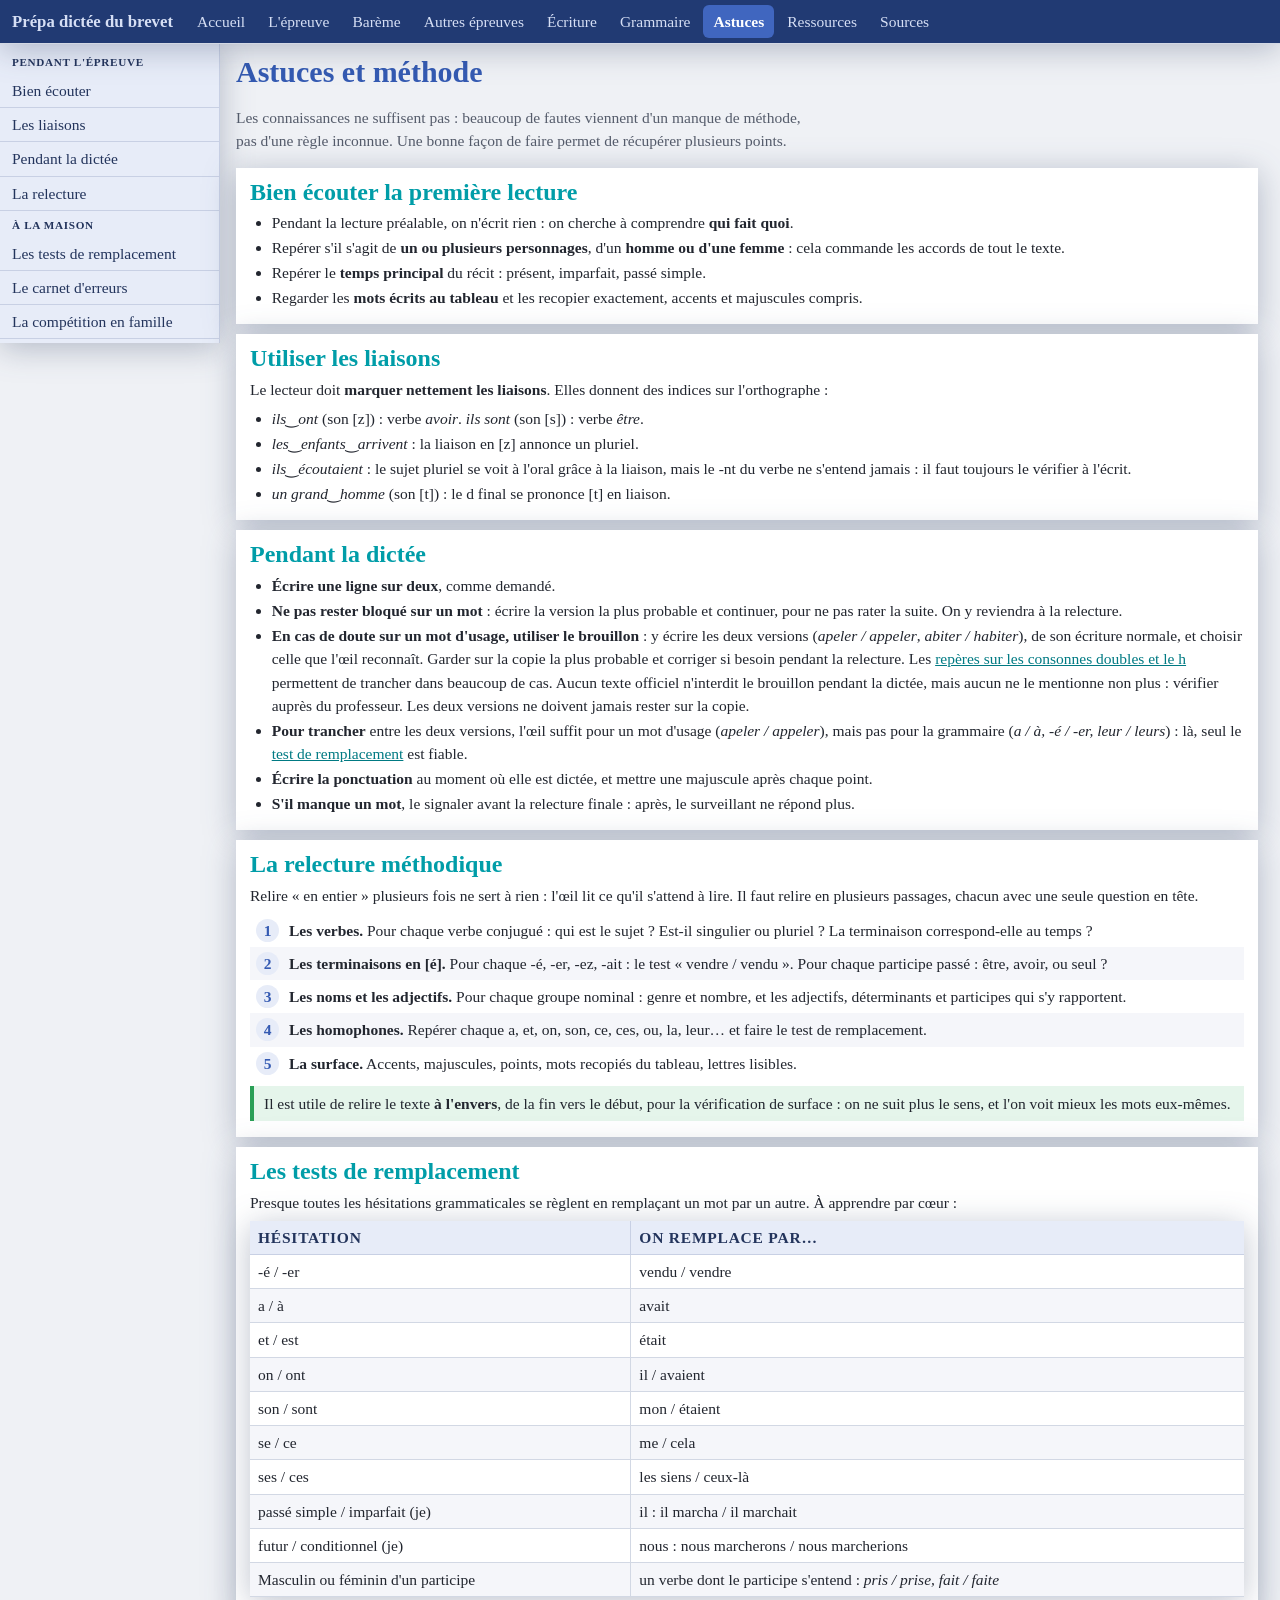
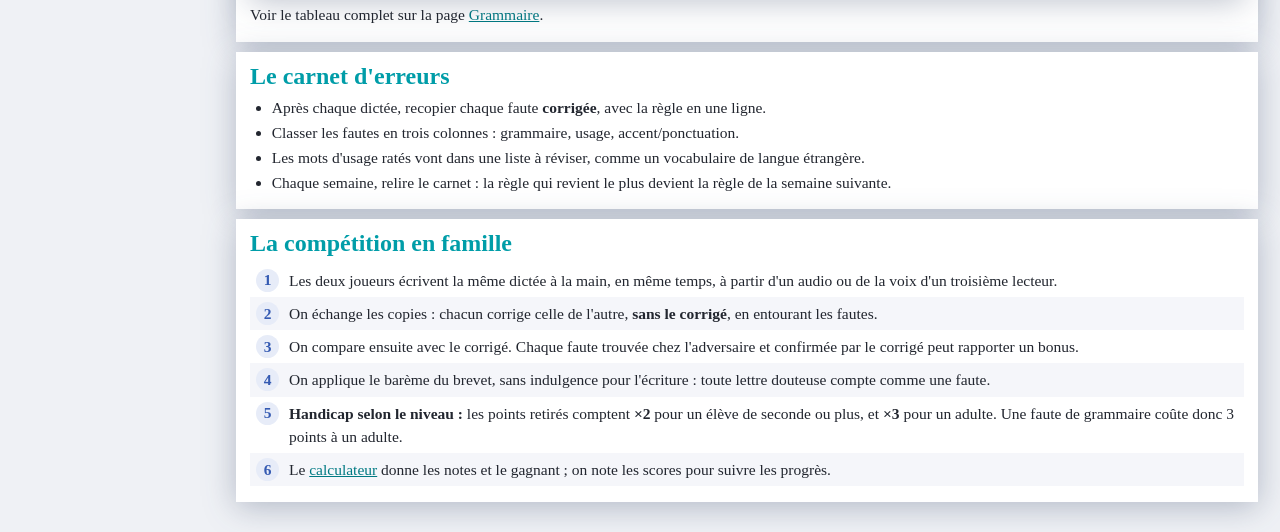
==== astuces.html @ c6ad2153 "Site de préparation à la dictée du brevet" ====
<!doctype html>
<html lang="fr">
<head>
<meta charset="utf-8">
<meta name="viewport" content="width=device-width, initial-scale=1">
<title>Astuces et méthode</title>
<link rel="stylesheet" href="style.css">
</head>
<body>
<nav class="nav">
  <a class="brand" href="index.html">Prépa dictée du brevet</a>
  <ul>
    <li><a class="item" href="index.html">Accueil</a></li>
    <li><a class="item" href="epreuve.html">L'épreuve</a></li>
    <li><a class="item" href="bareme.html">Barème</a></li>
    <li><a class="item" href="orthographe.html">Autres épreuves</a></li>
    <li><a class="item" href="ecriture.html">Écriture</a></li>
    <li><a class="item" href="grammaire.html">Grammaire</a></li>
    <li><a class="item on" href="astuces.html">Astuces</a></li>
    <li><a class="item" href="ressources.html">Ressources</a></li>
    <li><a class="item" href="sources.html">Sources</a></li>
  </ul>
</nav>
<div class="layout">
<aside class="side">
  <div class="side-label">Pendant l'épreuve</div>
  <a href="#ecoute">Bien écouter</a>
  <a href="#liaisons">Les liaisons</a>
  <a href="#ecrire">Pendant la dictée</a>
  <a href="#relecture">La relecture</a>
  <div class="side-label">À la maison</div>
  <a href="#remplacement">Les tests de remplacement</a>
  <a href="#carnet">Le carnet d'erreurs</a>
  <a href="#famille">La compétition en famille</a>
</aside>
<main>
  <h1>Astuces et méthode</h1>
  <p class="lead">Les connaissances ne suffisent pas : beaucoup de fautes viennent d'un manque de méthode, pas d'une règle inconnue. Une bonne façon de faire permet de récupérer plusieurs points.</p>

  <section class="card" id="ecoute">
    <h2>Bien écouter la première lecture</h2>
    <ul>
      <li>Pendant la lecture préalable, on n'écrit rien : on cherche à comprendre <strong>qui fait quoi</strong>.</li>
      <li>Repérer s'il s'agit de <strong>un ou plusieurs personnages</strong>, d'un <strong>homme ou d'une femme</strong> : cela commande les accords de tout le texte.</li>
      <li>Repérer le <strong>temps principal</strong> du récit : présent, imparfait, passé simple.</li>
      <li>Regarder les <strong>mots écrits au tableau</strong> et les recopier exactement, accents et majuscules compris.</li>
    </ul>
  </section>

  <section class="card" id="liaisons">
    <h2>Utiliser les liaisons</h2>
    <p>Le lecteur doit <strong>marquer nettement les liaisons</strong>. Elles donnent des indices sur l'orthographe :</p>
    <ul>
      <li><span class="ex">ils‿ont</span> (son [z]) : verbe <em>avoir</em>. <span class="ex">ils sont</span> (son [s]) : verbe <em>être</em>.</li>
      <li><span class="ex">les‿enfants‿arrivent</span> : la liaison en [z] annonce un pluriel.</li>
      <li><span class="ex">ils‿écoutaient</span> : le sujet pluriel se voit à l'oral grâce à la liaison, mais le -nt du verbe ne s'entend jamais : il faut toujours le vérifier à l'écrit.</li>
      <li><span class="ex">un grand‿homme</span> (son [t]) : le d final se prononce [t] en liaison.</li>
    </ul>
  </section>

  <section class="card" id="ecrire">
    <h2>Pendant la dictée</h2>
    <ul>
      <li><strong>Écrire une ligne sur deux</strong>, comme demandé.</li>
      <li><strong>Ne pas rester bloqué sur un mot</strong> : écrire la version la plus probable et continuer, pour ne pas rater la suite. On y reviendra à la relecture.</li>
      <li><strong>En cas de doute sur un mot d'usage, utiliser le brouillon</strong> : y écrire les deux versions (<em>apeler / appeler</em>, <em>abiter / habiter</em>), de son écriture normale, et choisir celle que l'œil reconnaît. Garder sur la copie la plus probable et corriger si besoin pendant la relecture. Les <a href="grammaire.html#doubles">repères sur les consonnes doubles et le h</a> permettent de trancher dans beaucoup de cas. Aucun texte officiel n'interdit le brouillon pendant la dictée, mais aucun ne le mentionne non plus : vérifier auprès du professeur. Les deux versions ne doivent jamais rester sur la copie.</li>
      <li><strong>Pour trancher</strong> entre les deux versions, l'œil suffit pour un mot d'usage (<em>apeler / appeler</em>), mais pas pour la grammaire (<em>a / à, -é / -er, leur / leurs</em>) : là, seul le <a href="#remplacement">test de remplacement</a> est fiable.</li>
      <li><strong>Écrire la ponctuation</strong> au moment où elle est dictée, et mettre une majuscule après chaque point.</li>
      <li><strong>S'il manque un mot</strong>, le signaler avant la relecture finale : après, le surveillant ne répond plus.</li>
    </ul>
  </section>

  <section class="card" id="relecture">
    <h2>La relecture méthodique</h2>
    <p>Relire « en entier » plusieurs fois ne sert à rien : l'œil lit ce qu'il s'attend à lire. Il faut relire en plusieurs passages, chacun avec une seule question en tête.</p>
    <ol class="steps">
      <li><div><strong>Les verbes.</strong> Pour chaque verbe conjugué : qui est le sujet ? Est-il singulier ou pluriel ? La terminaison correspond-elle au temps ?</div></li>
      <li><div><strong>Les terminaisons en [é].</strong> Pour chaque -é, -er, -ez, -ait : le test « vendre / vendu ». Pour chaque participe passé : être, avoir, ou seul ?</div></li>
      <li><div><strong>Les noms et les adjectifs.</strong> Pour chaque groupe nominal : genre et nombre, et les adjectifs, déterminants et participes qui s'y rapportent.</div></li>
      <li><div><strong>Les homophones.</strong> Repérer chaque a, et, on, son, ce, ces, ou, la, leur… et faire le test de remplacement.</div></li>
      <li><div><strong>La surface.</strong> Accents, majuscules, points, mots recopiés du tableau, lettres lisibles.</div></li>
    </ol>
    <div class="tip">Il est utile de relire le texte <strong>à l'envers</strong>, de la fin vers le début, pour la vérification de surface : on ne suit plus le sens, et l'on voit mieux les mots eux-mêmes.</div>
  </section>

  <section class="card" id="remplacement">
    <h2>Les tests de remplacement</h2>
    <p>Presque toutes les hésitations grammaticales se règlent en remplaçant un mot par un autre. À apprendre par cœur :</p>
    <div class="tablewrap"><table>
      <thead><tr><th>Hésitation</th><th>On remplace par…</th></tr></thead>
      <tbody>
        <tr><td>-é / -er</td><td>vendu / vendre</td></tr>
        <tr><td>a / à</td><td>avait</td></tr>
        <tr><td>et / est</td><td>était</td></tr>
        <tr><td>on / ont</td><td>il / avaient</td></tr>
        <tr><td>son / sont</td><td>mon / étaient</td></tr>
        <tr><td>se / ce</td><td>me / cela</td></tr>
        <tr><td>ses / ces</td><td>les siens / ceux-là</td></tr>
        <tr><td>passé simple / imparfait (je)</td><td>il : il marcha / il marchait</td></tr>
        <tr><td>futur / conditionnel (je)</td><td>nous : nous marcherons / nous marcherions</td></tr>
        <tr><td>Masculin ou féminin d'un participe</td><td>un verbe dont le participe s'entend : <em>pris / prise, fait / faite</em></td></tr>
      </tbody>
    </table></div>
    <p>Voir le tableau complet sur la page <a href="grammaire.html#homophones">Grammaire</a>.</p>
  </section>

  <section class="card" id="carnet">
    <h2>Le carnet d'erreurs</h2>
    <ul>
      <li>Après chaque dictée, recopier chaque faute <strong>corrigée</strong>, avec la règle en une ligne.</li>
      <li>Classer les fautes en trois colonnes : grammaire, usage, accent/ponctuation.</li>
      <li>Les mots d'usage ratés vont dans une liste à réviser, comme un vocabulaire de langue étrangère.</li>
      <li>Chaque semaine, relire le carnet : la règle qui revient le plus devient la règle de la semaine suivante.</li>
    </ul>
  </section>

  <section class="card" id="famille">
    <h2>La compétition en famille</h2>
    <ol class="steps">
      <li><div>Les deux joueurs écrivent la même dictée à la main, en même temps, à partir d'un audio ou de la voix d'un troisième lecteur.</div></li>
      <li><div>On échange les copies : chacun corrige celle de l'autre, <strong>sans le corrigé</strong>, en entourant les fautes.</div></li>
      <li><div>On compare ensuite avec le corrigé. Chaque faute trouvée chez l'adversaire et confirmée par le corrigé peut rapporter un bonus.</div></li>
      <li><div>On applique le barème du brevet, sans indulgence pour l'écriture : toute lettre douteuse compte comme une faute.</div></li>
      <li><div><strong>Handicap selon le niveau :</strong> les points retirés comptent <strong>×2</strong> pour un élève de seconde ou plus, et <strong>×3</strong> pour un adulte. Une faute de grammaire coûte donc 3 points à un adulte.</div></li>
      <li><div>Le <a href="bareme.html#calcul">calculateur</a> donne les notes et le gagnant ; on note les scores pour suivre les progrès.</div></li>
    </ol>
  </section>
</main>
</div>
</body>
</html>
---- style.css ----
/* Prépa dictée — feuille de style commune */
:root{
  --accent:#345AB2; --c1:#009DA8; --c2:#2A9F56; --c3:#F86F32; --c4:#FB9E4E;

  --h1:var(--accent); --h2:var(--c1); --h3:var(--c2); --h4:#d4561d; --h5:#c26a17; --h6:#2b2f3a;
  --h1-soft:hsl(222 55% 94%); --h2-soft:hsl(184 70% 93%); --h3-soft:hsl(142 45% 93%);
  --h4-soft:hsl(18 90% 94%); --h5-soft:hsl(28 95% 94%);
  --link:#007a83;

  --bg:hsl(222 25% 95%); --surface:#fff; --surface2:hsl(222 30% 97%);
  --text:#22262f; --muted:#555c6b; --border:hsl(222 25% 86%);

  --nav-bg:hsl(222 55% 29%); --nav-text:hsl(222 60% 90%);
  --nav-hover:hsl(222 50% 38%); --nav-on:hsl(222 50% 50%); --nav-on-text:#fff;

  --side-bg:hsl(222 55% 94%); --side-text:hsl(222 45% 25%);
  --side-hover:hsl(222 50% 87%); --side-on:hsl(222 50% 78%); --side-on-text:hsl(222 60% 14%);
  --side-border:hsl(222 35% 84%);

  --field-grad:linear-gradient(135deg, hsl(142 35% 95%), hsl(142 30% 99%));
  --shadow:drop-shadow(0 5px 16px hsl(222 40% 25% / .3));
  --card-border:none;

  --fh:"Palatino Linotype", Palatino, "Book Antiqua", serif;
  --fb:Georgia, "Iowan Old Style", Charter, serif;
  --base:15.5px;
  --s-h1:30px; --s-h2:24px; --s-h3:19px; --s-h4:17.5px; --s-h5:16.5px; --s-h6:15.5px;
  --r-small:6px;
}
@media (prefers-color-scheme:dark){
  :root:not([data-theme="light"]){
    --h1:hsl(222 55% 70%); --h2:hsl(184 90% 43%); --h3:hsl(142 58% 46%);
    --h4:hsl(18 68% 54%); --h5:hsl(28 90% 57%); --h6:#d6d9e0;
    --h1-soft:hsl(222 30% 18%); --h2-soft:hsl(184 40% 14%); --h3-soft:hsl(142 30% 14%);
    --h4-soft:hsl(18 35% 15%); --h5-soft:hsl(28 35% 15%);
    --link:hsl(184 70% 55%);
    --bg:hsl(0 0% 4%); --surface:hsl(0 0% 12%); --surface2:hsl(0 0% 9%);
    --text:#e4e6eb; --muted:#a7adba; --border:hsl(222 55% 80% / .35);
    --nav-bg:hsl(0 0% 4%); --nav-text:hsl(222 55% 80%);
    --nav-hover:hsl(0 0% 14%); --nav-on:hsl(0 0% 20%); --nav-on-text:#fff;
    --side-bg:hsl(0 0% 4%); --side-text:hsl(222 55% 80%);
    --side-hover:hsl(0 0% 14%); --side-on:hsl(0 0% 20%); --side-on-text:#fff;
    --side-border:hsl(222 55% 80% / .35);
    --field-grad:linear-gradient(135deg, hsl(142 15% 14%), hsl(142 15% 19%));
    --shadow:none; --card-border:1px solid var(--border);
  }
}

*{box-sizing:border-box;}
html{font-size:var(--base);}
body{margin:0; background:var(--bg); color:var(--text); font-family:var(--fb); line-height:1.5;}
a{color:var(--link);}
h1,h2,h3,h4,h5,h6{font-family:var(--fh); font-weight:700; line-height:1.2; margin:0; text-wrap:balance;}
h1{font-size:var(--s-h1); color:var(--h1);}
h2{font-size:var(--s-h2); color:var(--h2);}
h3{font-size:var(--s-h3); color:var(--h3); text-transform:uppercase; letter-spacing:.04em;}
h4{font-size:var(--s-h4); color:var(--h4); text-transform:uppercase; letter-spacing:.04em;}
h5{font-size:var(--s-h5); color:var(--h5); text-transform:uppercase; letter-spacing:.04em;}
h6{font-size:var(--s-h6); color:var(--h6); text-transform:uppercase; letter-spacing:.04em;}
p{margin:.35em 0;}
ul,ol{margin:.3em 0; padding-left:1.4em;}
li{margin:.12em 0;}

/* Barre du haut */
.nav{position:sticky; top:0; z-index:10; background:var(--nav-bg); filter:var(--shadow);
  border-bottom:1px solid var(--border); display:flex; align-items:center; gap:14px; padding:5px 12px; flex-wrap:wrap;}
.brand{font-family:var(--fh); font-weight:700; color:var(--nav-text); text-decoration:none; font-size:1.08em;}
.nav ul{list-style:none; display:flex; flex-wrap:wrap; gap:3px; margin:0; padding:0;}
.nav li{margin:0;}
.nav a.item{display:block; padding:5px 10px; color:var(--nav-text); text-decoration:none; border-radius:var(--r-small);}
.nav a.item:hover{background:var(--nav-hover);}
.nav a.item.on{background:var(--nav-on); color:var(--nav-on-text); font-weight:700;}

/* Mise en page */
.layout{display:flex; align-items:flex-start; gap:2px;}
.side{position:sticky; top:42px; width:220px; flex:none; background:var(--side-bg); filter:var(--shadow);
  border-right:1px solid var(--side-border); max-height:calc(100vh - 42px); overflow-y:auto; padding:4px 0;}
.side-label{padding:6px 12px 3px; font-size:.72em; font-weight:700; text-transform:uppercase; letter-spacing:.06em; color:var(--side-text);}
.side a{display:block; padding:5px 12px; color:var(--side-text); text-decoration:none; border-bottom:1px solid var(--side-border);}
.side a:hover{background:var(--side-hover);}
.side a.on{background:var(--side-on); color:var(--side-on-text); font-weight:700;}
main{flex:1; min-width:0; padding:10px 14px 30px; display:flex; flex-direction:column; gap:10px; max-width:1050px;}
.lead{color:var(--muted); max-width:75ch;}
@media (max-width:820px){ .side{display:none;} main{padding:10px 16px 30px;} }

/* Blocs */
section.card, .card{background:var(--surface); padding:10px 14px; filter:var(--shadow); border:var(--card-border);
  border-radius:0; scroll-margin-top:50px;}
.card > h2{margin-bottom:4px;}
.card h3{margin:10px 0 3px;}
.card h4{margin:8px 0 2px;}
.grid{display:grid; grid-template-columns:repeat(auto-fit, minmax(210px,1fr)); gap:8px;}
.grid .card{padding:8px 12px;}
.stat .big{font-family:var(--fh); font-size:var(--s-h1); font-weight:700; color:var(--h1); line-height:1.1;}
.stat:nth-child(2) .big{color:var(--h2);} .stat:nth-child(3) .big{color:var(--h3);}
.stat:nth-child(4) .big{color:var(--h4);}

.note{border-left:4px solid var(--h4); background:var(--h4-soft); padding:6px 10px; margin:6px 0;}
.tip{border-left:4px solid var(--h3); background:var(--h3-soft); padding:6px 10px; margin:6px 0;}
.info{border-left:4px solid var(--h1); background:var(--h1-soft); padding:6px 10px; margin:6px 0;}
.ex{font-style:italic;}
.ok{color:var(--h3); font-weight:700;} .ko{color:var(--h4); font-weight:700; text-decoration:line-through;}
mark{background:var(--h5-soft); color:inherit; padding:0 2px; font-weight:700;}

.tag{display:inline-block; padding:1px 9px; border-radius:10px; background:var(--h1-soft); color:var(--h1);
  font-weight:700; white-space:nowrap;}
.tag.oral{background:var(--h2-soft); color:var(--h2);}
.tag.ecrit{background:var(--h5-soft); color:var(--h5);}
.tag.livre{background:var(--h4-soft); color:var(--h4);}

/* Tableaux */
.tablewrap{overflow-x:auto; filter:var(--shadow); margin:6px 0;}
table{width:100%; border-collapse:collapse; background:var(--surface); border:var(--card-border);}
th{text-align:left; text-transform:uppercase; letter-spacing:.05em; background:var(--side-bg); color:var(--side-text);
  padding:5px 8px; border-bottom:1px solid var(--side-border); border-right:1px solid var(--side-border);}
td{padding:5px 8px; border-bottom:1px solid var(--border); border-right:1px solid var(--border); color:var(--text); vertical-align:top;}
th:last-child, td:last-child{border-right:none;}
tbody tr:nth-child(even) td{background:var(--surface2);}

/* Étapes numérotées */
.steps{list-style:none; padding:0; margin:6px 0; counter-reset:s;}
.steps li{counter-increment:s; display:flex; gap:10px; padding:5px 6px; margin:0;}
.steps li:nth-child(even){background:var(--surface2);}
.steps li::before{content:counter(s); flex:none; width:23px; height:23px; border-radius:50%; display:flex;
  align-items:center; justify-content:center; font-weight:700; background:var(--h1-soft); color:var(--h1);}

/* Texte de dictée */
.dictee{background:var(--h5-soft); padding:10px 14px; font-size:1em; line-height:1.9; text-indent:1.5em;}
.dictee p{margin:0 0 .4em;}

/* Formulaire / calculateur */
.calc{display:grid; grid-template-columns:repeat(auto-fit, minmax(260px,1fr)); gap:10px;}
.player{background:var(--surface2); padding:8px 12px; border:1px solid var(--border);}
.player label{display:flex; justify-content:space-between; align-items:center; gap:8px; margin:4px 0;}
.player input{width:90px; padding:5px 7px; border:1px solid var(--border); border-radius:var(--r-small);
  background:var(--field-grad); color:var(--text); font:inherit;}
.player input.name{width:100%;}
.player select{padding:5px 7px; border:1px solid var(--border); border-radius:var(--r-small);
  background:var(--field-grad); color:var(--text); font:inherit; cursor:pointer;}
.score{font-family:var(--fh); font-size:var(--s-h2); font-weight:700; color:var(--h1);}
.winner{margin-top:6px; font-weight:700; color:var(--h3);}
.btn{font:inherit; padding:6px 14px; border:none; border-radius:var(--r-small); cursor:pointer; filter:var(--shadow);
  transition:filter .15s ease, transform .15s ease;}
.btn:hover{filter:var(--shadow) brightness(.92); transform:translateY(-1px);}
.btn.reset{background:var(--h4); color:#fff;}
@media (prefers-reduced-motion:reduce){ .btn{transition:none;} .btn:hover{transform:none;} }

footer{color:var(--muted); padding:4px 0;}
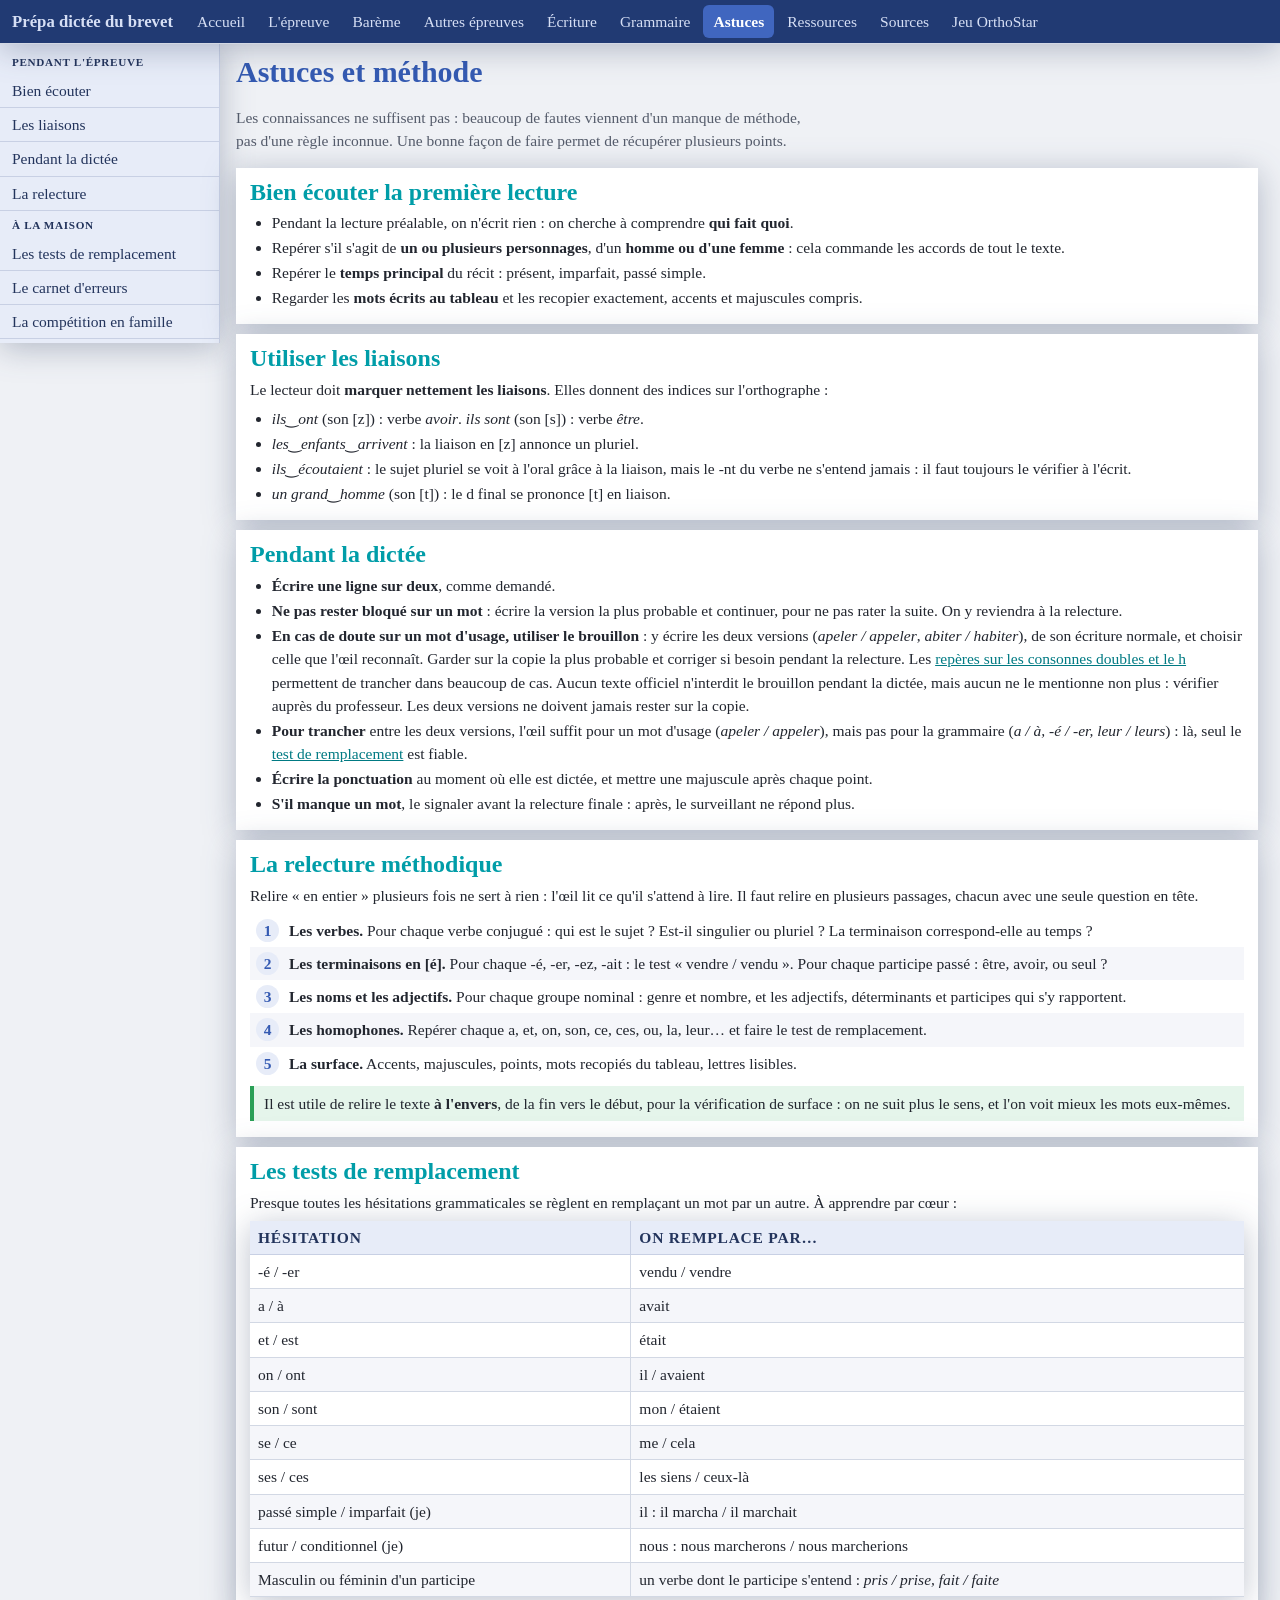
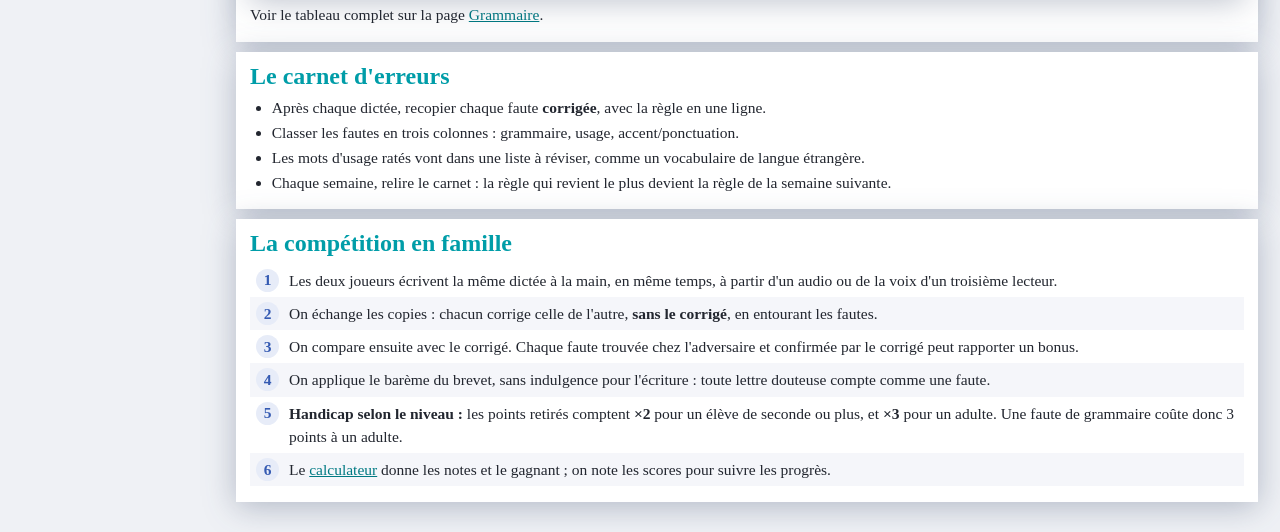
==== commit fb3f404f: "Lien vers le jeu OrthoStar" ====
--- a/astuces.html
+++ b/astuces.html
@@ -19,6 +19,7 @@
     <li><a class="item on" href="astuces.html">Astuces</a></li>
     <li><a class="item" href="ressources.html">Ressources</a></li>
     <li><a class="item" href="sources.html">Sources</a></li>
+    <li><a class="item" href="../orthostar/index.html">Jeu OrthoStar</a></li>
   </ul>
 </nav>
 <div class="layout">
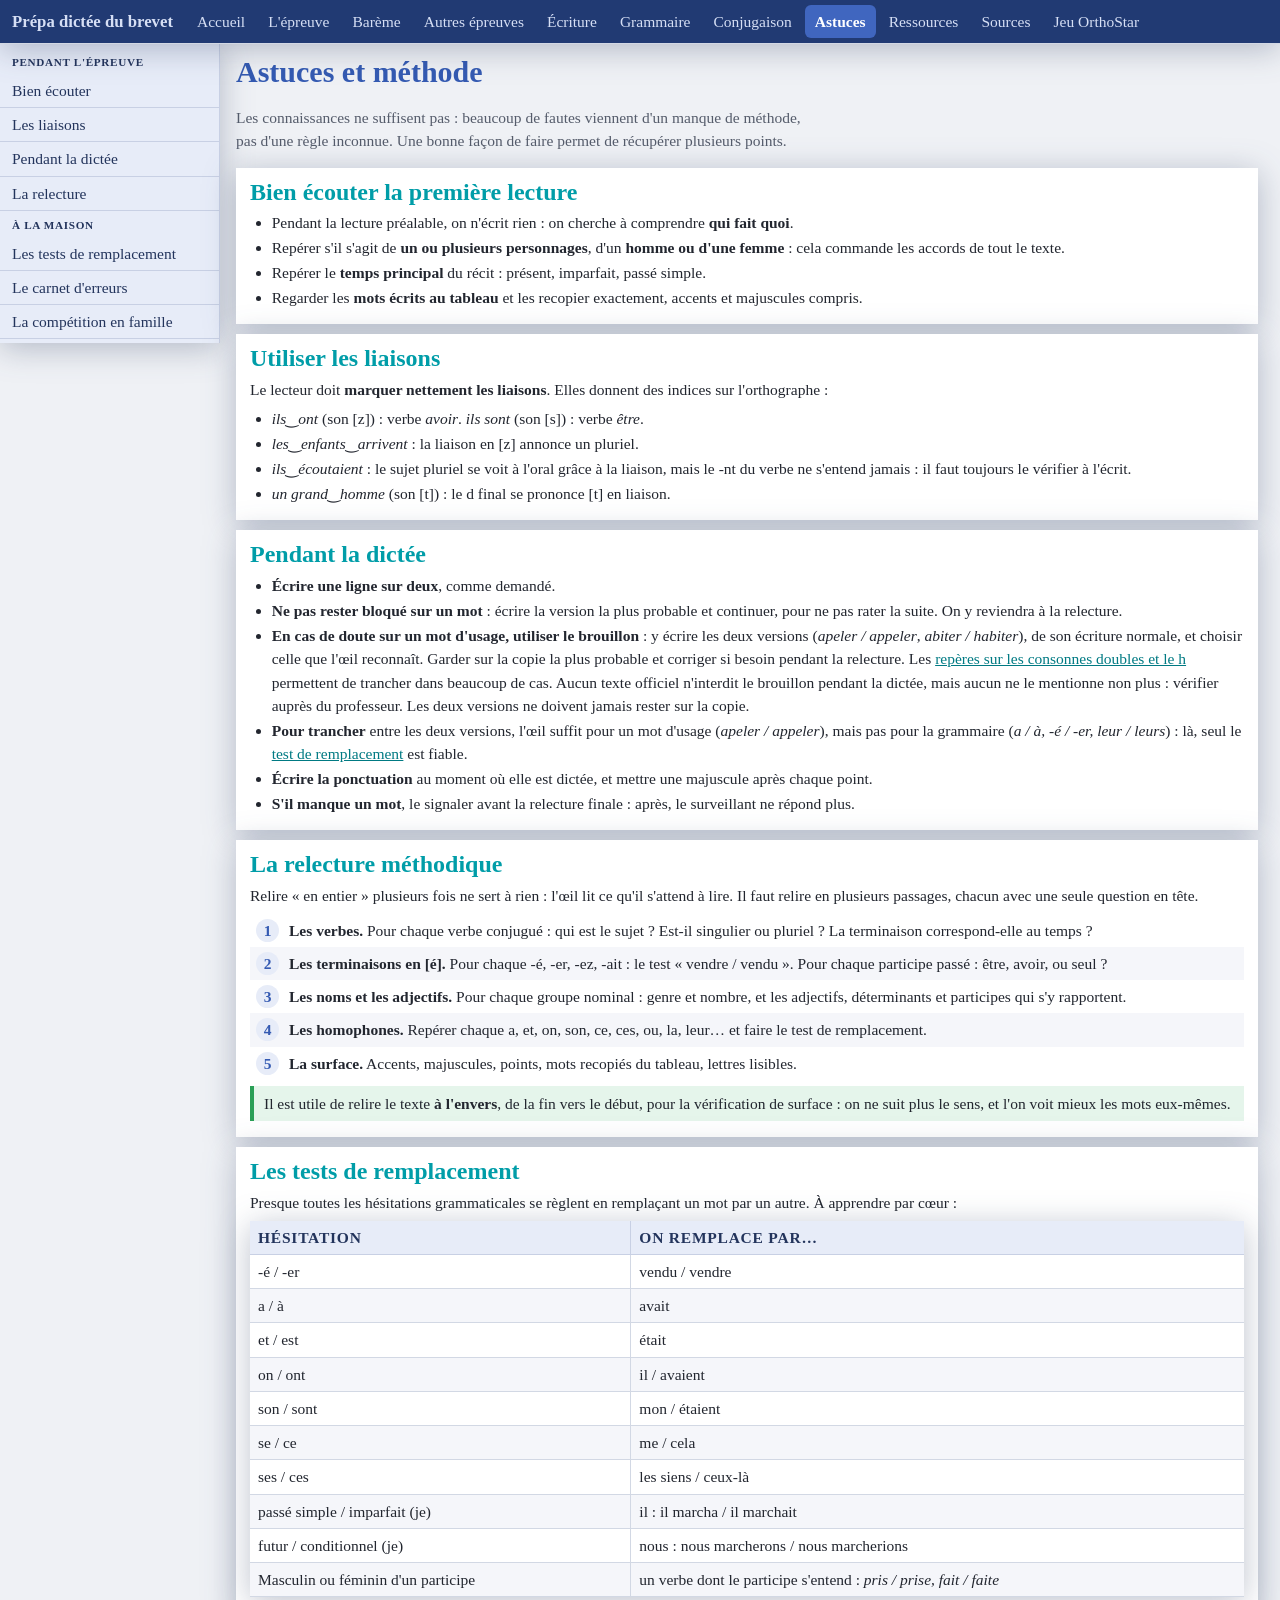
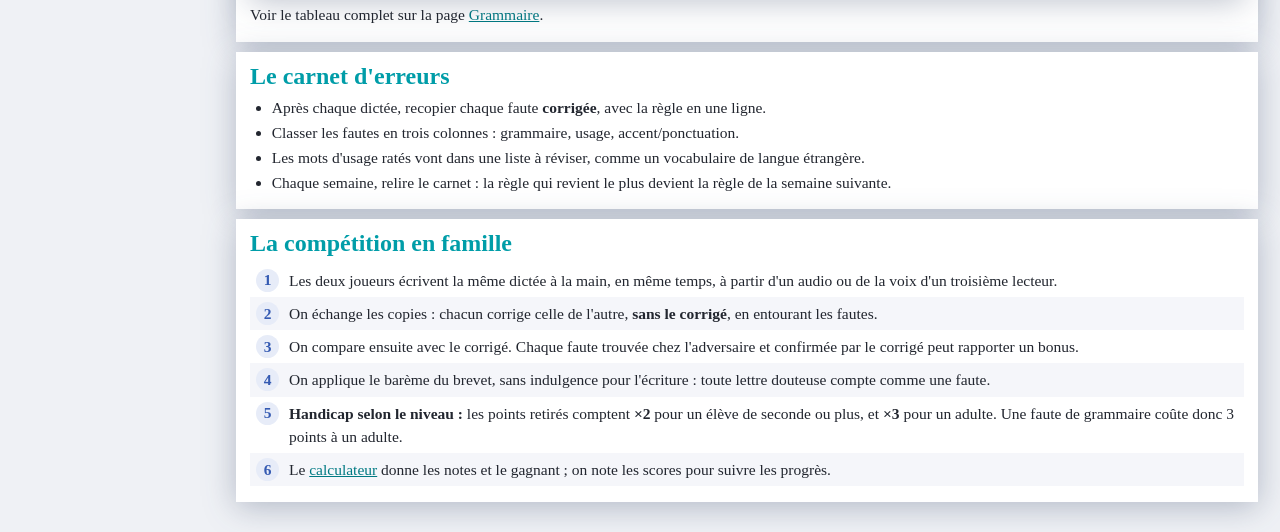
==== commit f7025b71: "Page Conjugaison" ====
--- a/astuces.html
+++ b/astuces.html
@@ -16,6 +16,7 @@
     <li><a class="item" href="orthographe.html">Autres épreuves</a></li>
     <li><a class="item" href="ecriture.html">Écriture</a></li>
     <li><a class="item" href="grammaire.html">Grammaire</a></li>
+    <li><a class="item" href="conjugaison.html">Conjugaison</a></li>
     <li><a class="item on" href="astuces.html">Astuces</a></li>
     <li><a class="item" href="ressources.html">Ressources</a></li>
     <li><a class="item" href="sources.html">Sources</a></li>
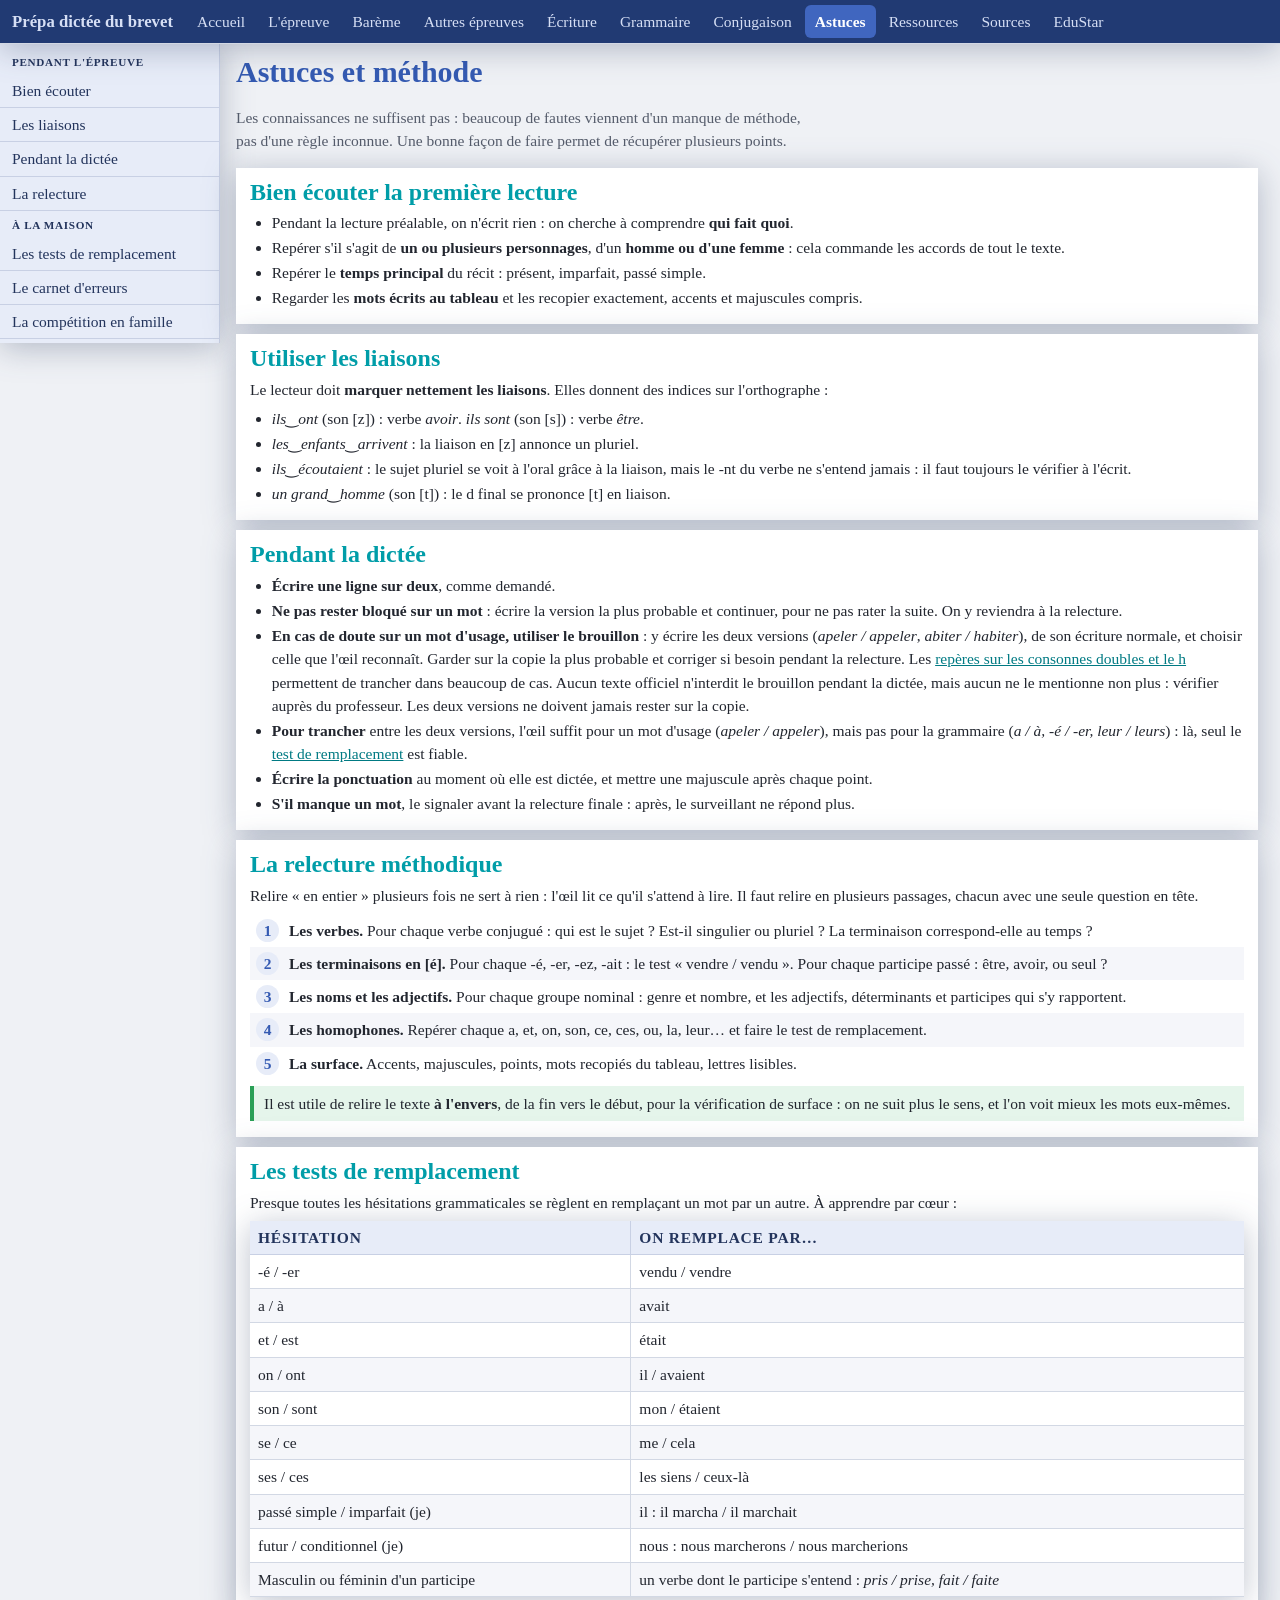
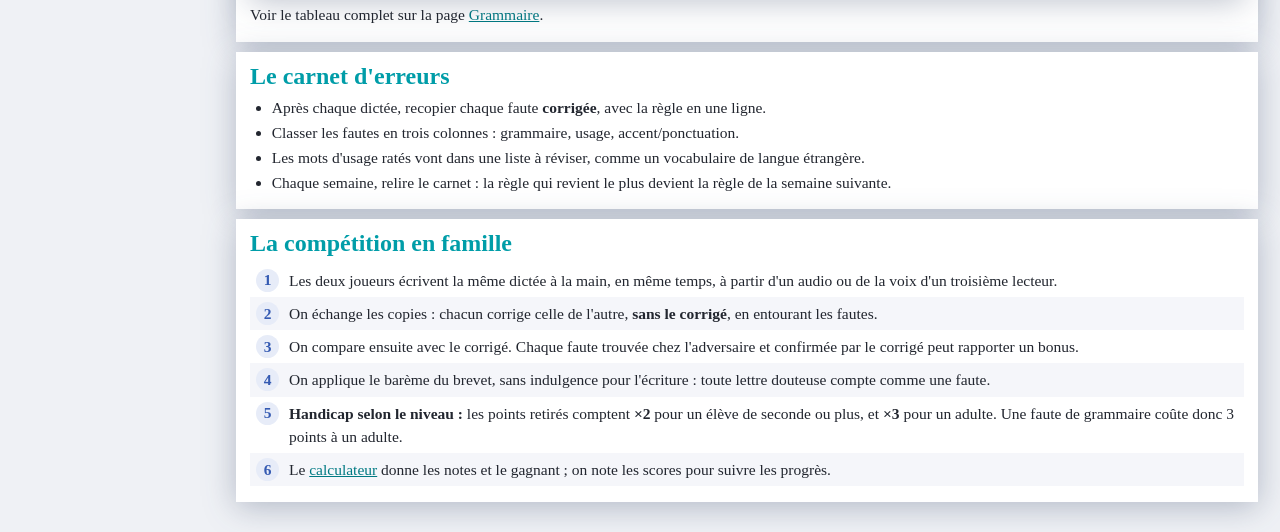
==== commit c3a2f2bf: "Lien vers EduStar dans la barre du haut" ====
--- a/astuces.html
+++ b/astuces.html
@@ -20,7 +20,7 @@
     <li><a class="item on" href="astuces.html">Astuces</a></li>
     <li><a class="item" href="ressources.html">Ressources</a></li>
     <li><a class="item" href="sources.html">Sources</a></li>
-    <li><a class="item" href="../orthostar/index.html">Jeu OrthoStar</a></li>
+    <li><a class="item" href="../edustar/index.html">EduStar</a></li>
   </ul>
 </nav>
 <div class="layout">
